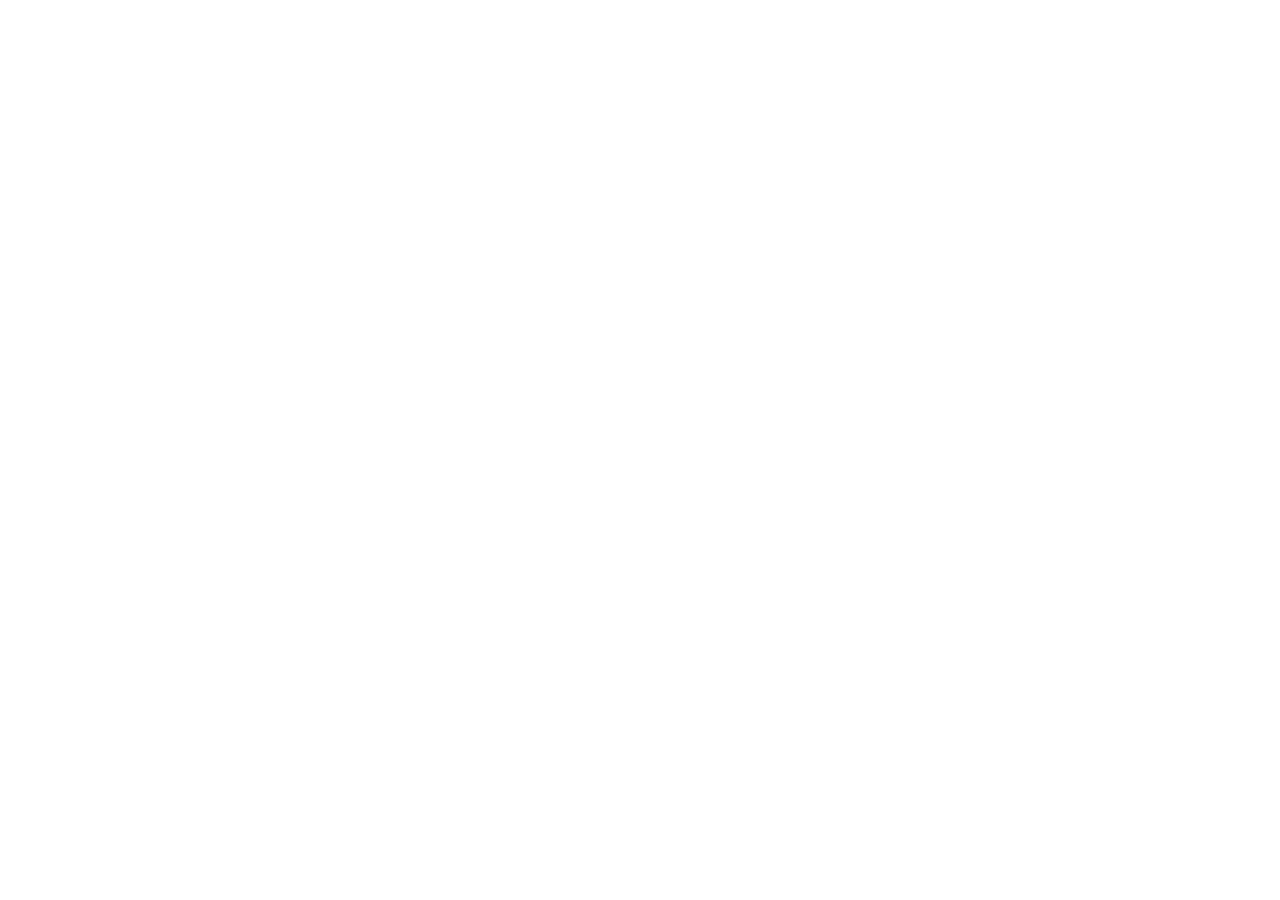
==== index.html @ bfe55d91 "Add files via upload" ====
<!DOCTYPE html>
<html lang="en">
<head>
<meta charset="UTF-8" />
<meta name="viewport" content="width=device-width, initial-scale=1.0" />
<title>Gio Garbelini · Play Bold</title>
<meta name="description" content="Gio Garbelini, Brazilian international forward for Atlético de Madrid and the Seleção Brasileira. Play Bold." />
<meta property="og:title" content="Gio Garbelini · Play Bold" />
<meta property="og:description" content="Brazilian international forward. Atlético de Madrid. Seleção Brasileira." />
<link rel="stylesheet" href="assets/styles.css" />
</head>
<body data-page="home">
  <header class="site-header" id="site-header"></header>
  <div class="mobile-menu" id="mobile-menu"></div>
  <main id="main"></main>
  <footer class="site-footer" id="site-footer"></footer>
  <script src="assets/data.js"></script>
  <script src="assets/app.js"></script>
</body>
</html>
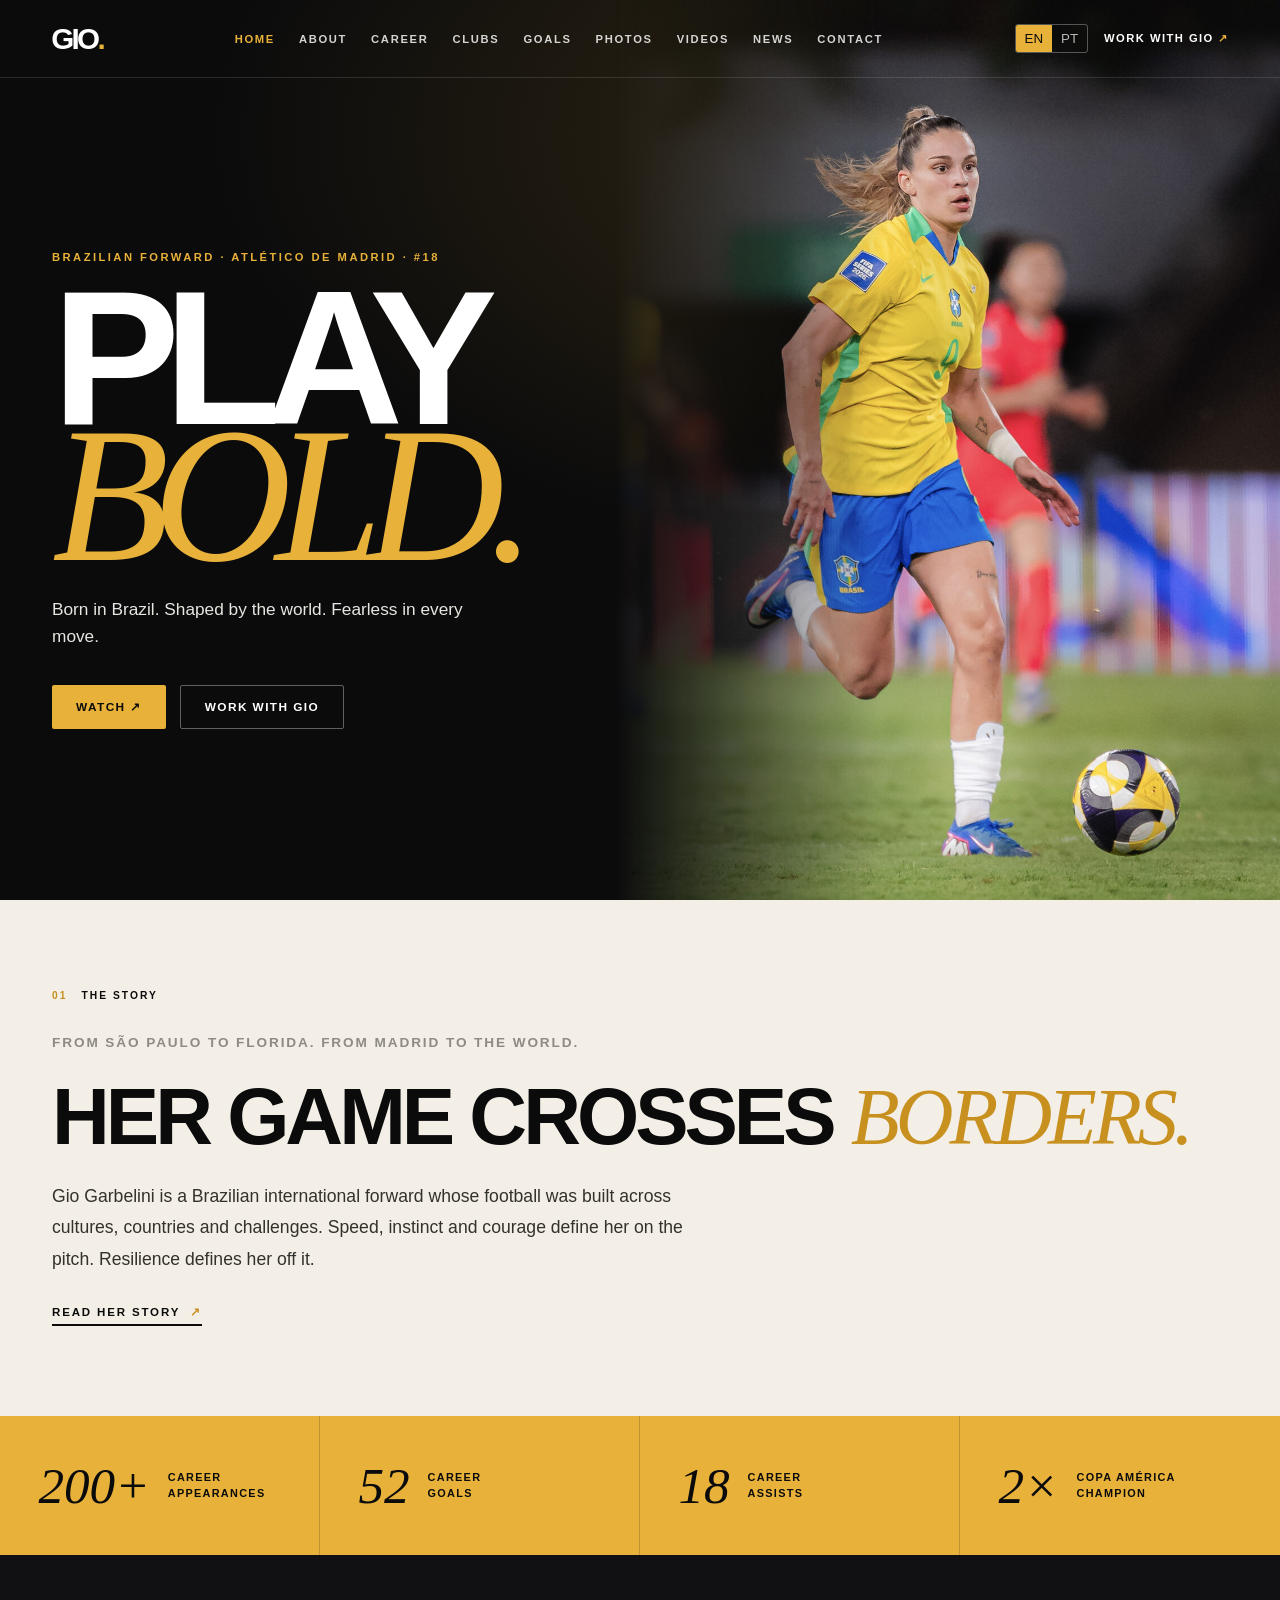
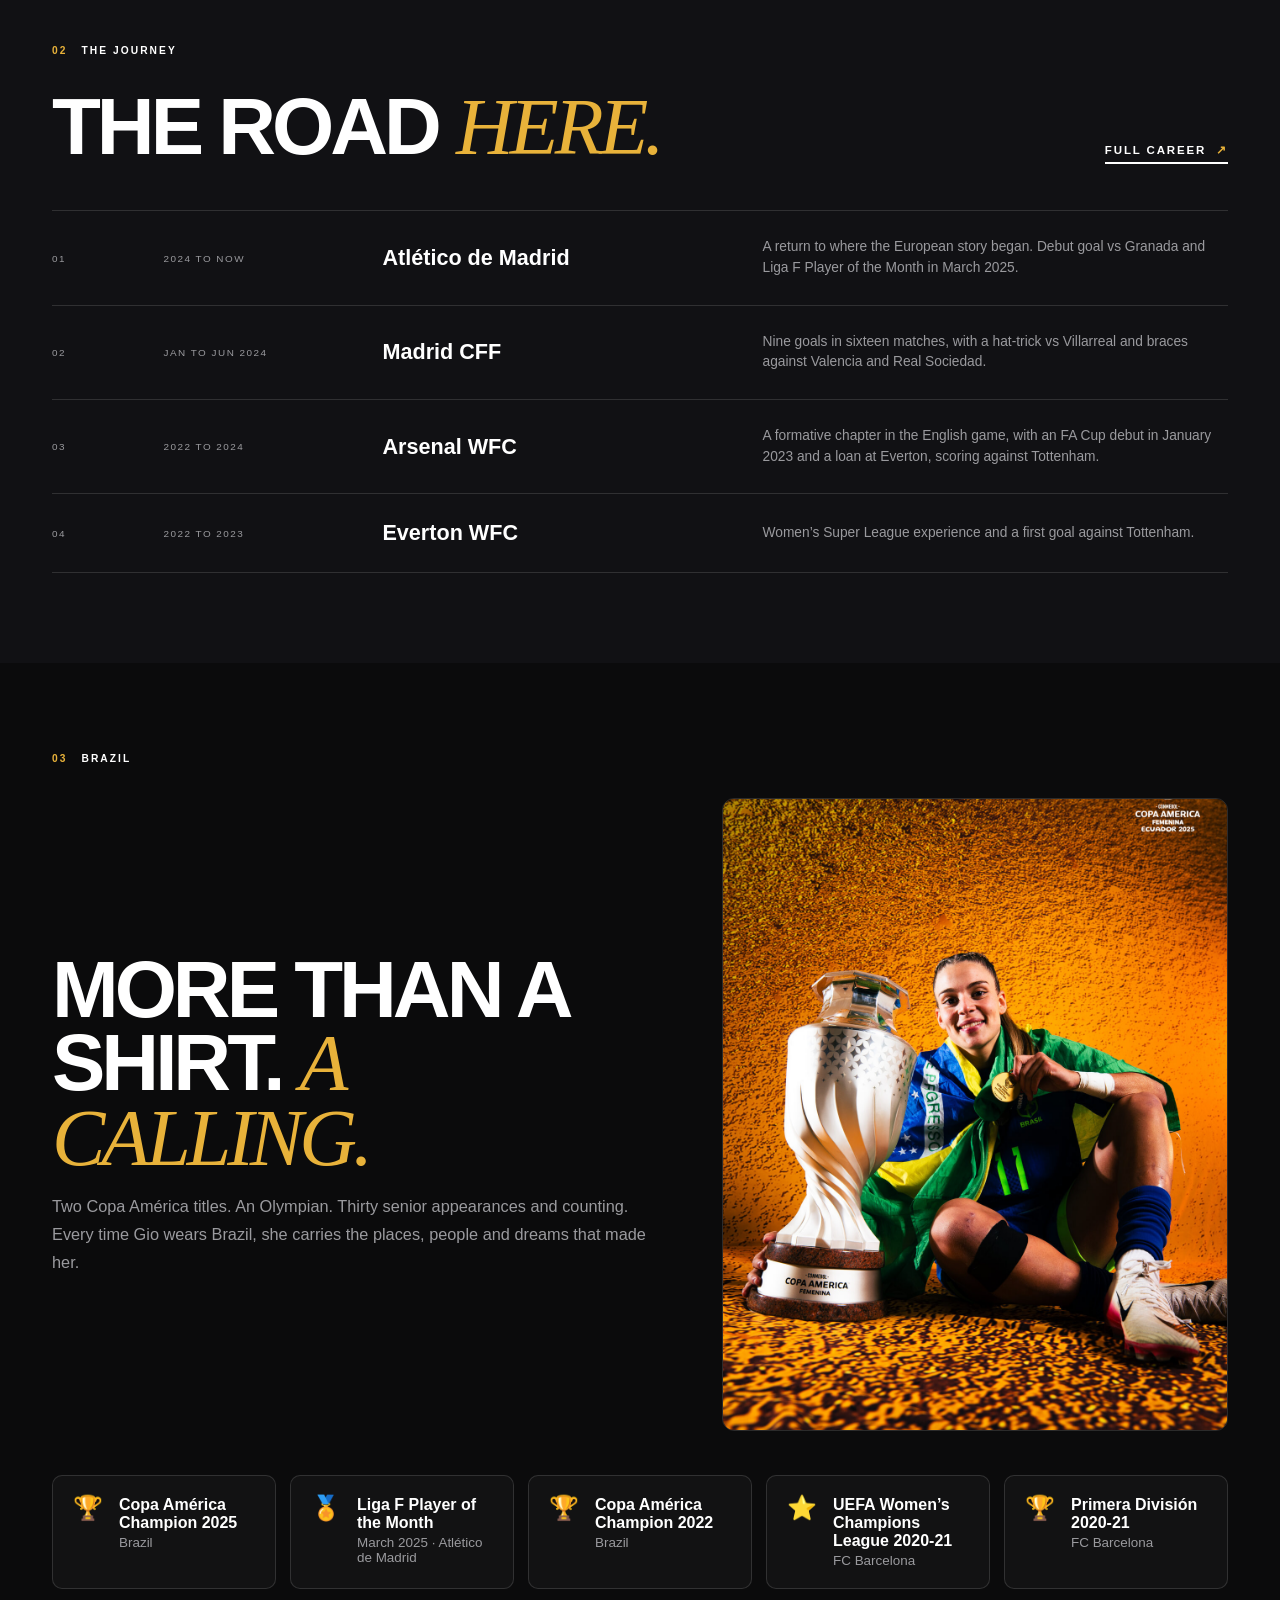
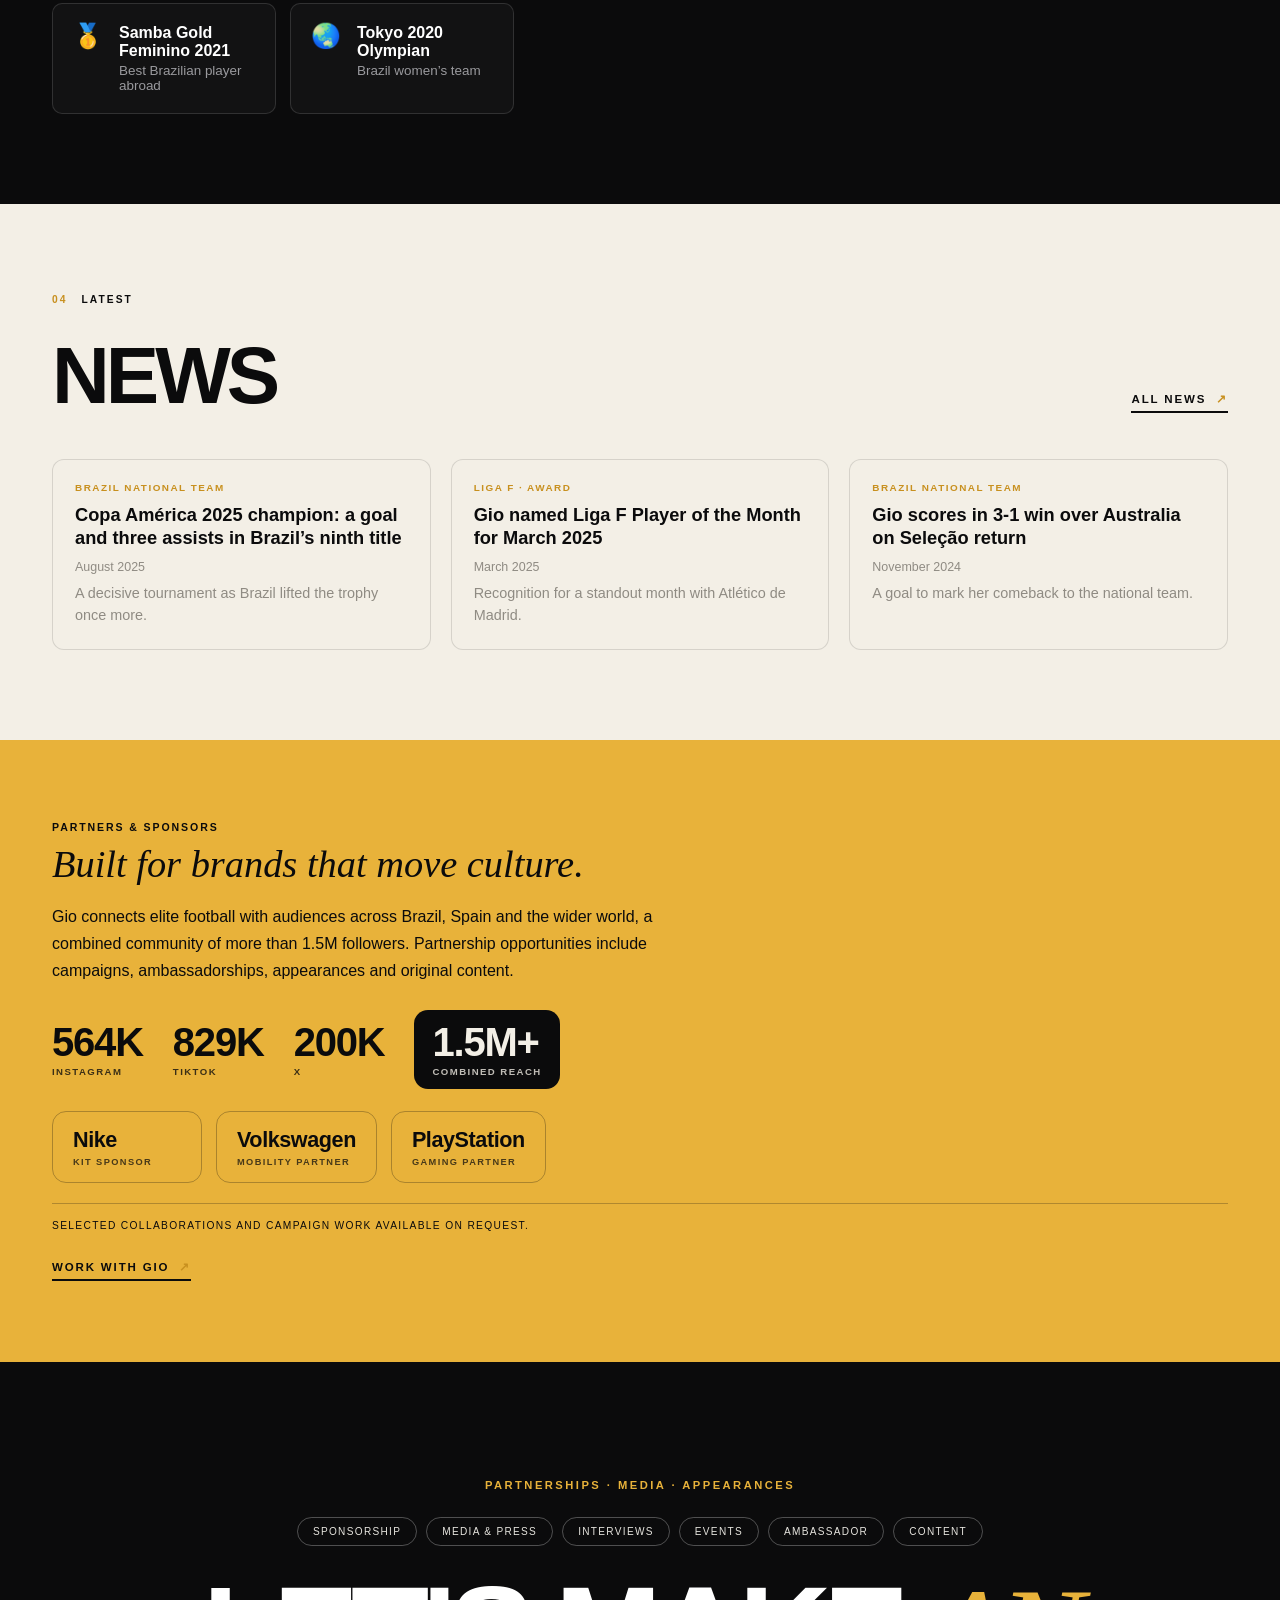
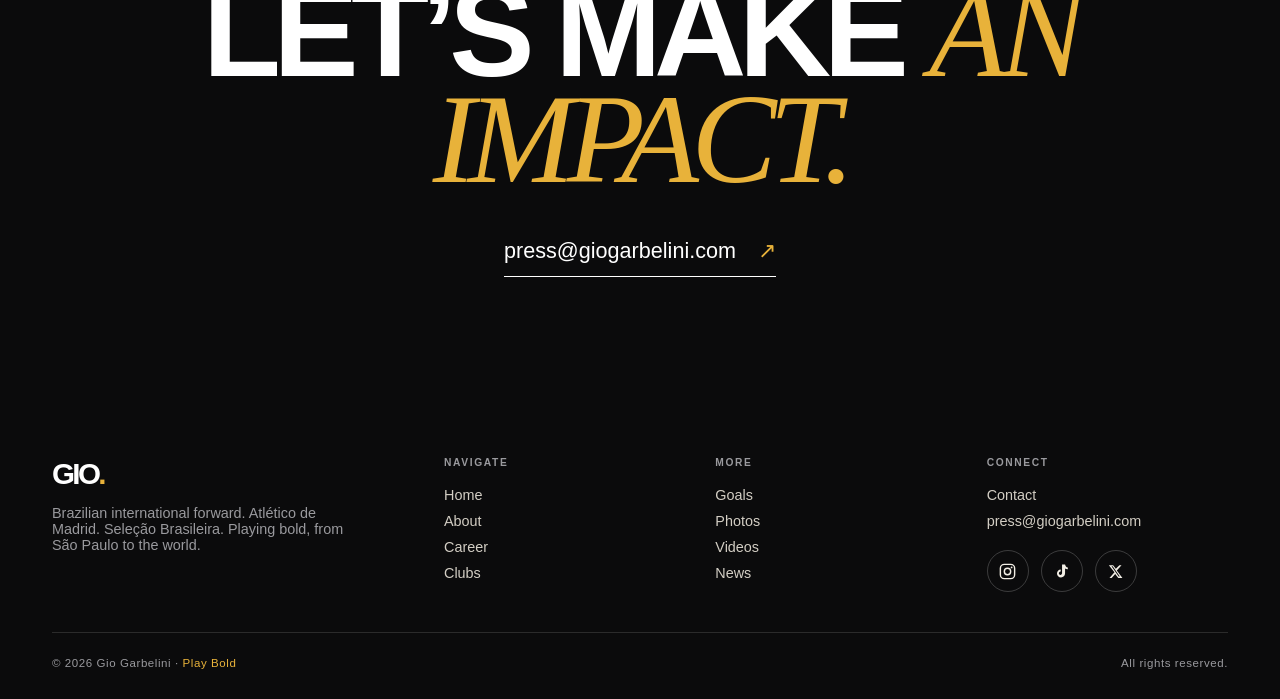
==== commit 4cec6331: "Add files via upload" ====
--- a/index.html
+++ b/index.html
@@ -1,13 +1,56 @@
 <!DOCTYPE html>
-<html lang="en">
+<html lang="pt-BR">
 <head>
 <meta charset="UTF-8" />
 <meta name="viewport" content="width=device-width, initial-scale=1.0" />
 <title>Gio Garbelini · Play Bold</title>
-<meta name="description" content="Gio Garbelini, Brazilian international forward for Atlético de Madrid and the Seleção Brasileira. Play Bold." />
+<meta name="description" content="Atacante brasileira do Atlético de Madrid e da Seleção Brasileira. Notícias, gols, fotos e vídeos oficiais. Play Bold." />
+<link rel="canonical" href="https://giogarbelini.com/" />
+<meta name="theme-color" content="#0b0b0c" />
+<link rel="icon" type="image/png" sizes="256x256" href="assets/favicon.png" />
+<link rel="icon" href="assets/favicon.ico" sizes="any" />
+<link rel="apple-touch-icon" href="assets/favicon.png" />
+<meta property="og:type" content="profile" />
+<meta property="og:site_name" content="Gio Garbelini" />
+<meta property="og:locale" content="pt_BR" />
+<meta property="og:locale:alternate" content="en_US" />
 <meta property="og:title" content="Gio Garbelini · Play Bold" />
-<meta property="og:description" content="Brazilian international forward. Atlético de Madrid. Seleção Brasileira." />
+<meta property="og:description" content="Atacante brasileira do Atlético de Madrid e da Seleção Brasileira. Notícias, gols, fotos e vídeos oficiais. Play Bold." />
+<meta property="og:url" content="https://giogarbelini.com/" />
+<meta property="og:image" content="https://giogarbelini.com/assets/og-image.jpg" />
+<meta property="og:image:width" content="1200" />
+<meta property="og:image:height" content="630" />
+<meta property="og:image:alt" content="Gio Garbelini" />
+<meta name="twitter:card" content="summary_large_image" />
+<meta name="twitter:title" content="Gio Garbelini · Play Bold" />
+<meta name="twitter:description" content="Atacante brasileira do Atlético de Madrid e da Seleção Brasileira. Notícias, gols, fotos e vídeos oficiais. Play Bold." />
+<meta name="twitter:image" content="https://giogarbelini.com/assets/og-image.jpg" />
+<meta name="twitter:site" content="@giogarbelini" />
+<meta name="twitter:creator" content="@giogarbelini" />
 <link rel="stylesheet" href="assets/styles.css" />
+<script type="application/ld+json">
+{
+  "@context": "https://schema.org",
+  "@type": "Person",
+  "name": "Gio Garbelini",
+  "alternateName": "Giovana Queiroz Costa Garbelini",
+  "url": "https://giogarbelini.com/",
+  "image": "https://giogarbelini.com/assets/og-image.jpg",
+  "jobTitle": "Professional footballer",
+  "gender": "Female",
+  "birthDate": "2003-06-21",
+  "birthPlace": { "@type": "Place", "name": "S\u00e3o Paulo, Brazil" },
+  "nationality": ["Brazilian", "Spanish", "American"],
+  "height": "167 cm",
+  "affiliation": { "@type": "SportsTeam", "name": "Atl\u00e9tico de Madrid" },
+  "memberOf": { "@type": "SportsTeam", "name": "Brazil women's national football team" },
+  "sameAs": [
+    "https://instagram.com/gio.garbelini",
+    "https://www.tiktok.com/@gio.garbelini",
+    "https://x.com/giogarbelini"
+  ]
+}
+</script>
 </head>
 <body data-page="home">
   <header class="site-header" id="site-header"></header>
--- a/assets/styles.css
+++ b/assets/styles.css
@@ -0,0 +1,299 @@
+/* ============================================================================
+   GIO GARBELINI · identidade "Champion" (preto + off-white + ouro)
+   Um so arquivo de estilo para todas as paginas.
+   ============================================================================ */
+:root{
+  --ink:#0b0b0c;
+  --ink-2:#111114;
+  --bone:#f3efe6;
+  --bone-2:#e7e1d4;
+  --gold:#e8b23a;
+  --gold-deep:#c8901f;
+  --muted:#8f8b83;
+  --muted-d:#9a9a9e;
+  --line-d:rgba(255,255,255,.13);
+  --line-l:rgba(0,0,0,.12);
+  --sans:'Helvetica Neue',Arial,sans-serif;
+  --serif:Georgia,'Times New Roman',serif;
+  --maxw:1280px;
+}
+*{margin:0;padding:0;box-sizing:border-box}
+html{scroll-behavior:smooth}
+body{background:var(--bone);color:var(--ink);font-family:var(--sans);-webkit-font-smoothing:antialiased;overflow-x:hidden}
+body.no-scroll{overflow:hidden}
+a{color:inherit;text-decoration:none}
+img{display:block;width:100%}
+.serif{font-family:var(--serif);font-weight:400;font-style:italic}
+.wrap{max-width:var(--maxw);margin:0 auto;padding:0 clamp(20px,5vw,52px)}
+
+/* ---------- Header ---------- */
+.site-header{position:fixed;top:0;left:0;width:100%;z-index:60;height:78px;display:flex;align-items:center;justify-content:space-between;padding:0 clamp(20px,4vw,52px);color:#fff;transition:background .35s,height .35s,border-color .35s;border-bottom:1px solid rgba(255,255,255,.12)}
+.site-header.solid{background:rgba(11,11,12,.92);backdrop-filter:blur(12px);height:66px}
+.wordmark{font-size:1.85rem;font-weight:900;letter-spacing:-.09em;color:#fff}
+.wordmark span{color:var(--gold)}
+.site-header nav{display:flex;gap:1.5rem;font-size:.7rem;text-transform:uppercase;letter-spacing:.15em;font-weight:600}
+.site-header nav a{opacity:.82;transition:opacity .2s;padding:4px 0;position:relative}
+.site-header nav a:hover{opacity:1}
+.site-header nav a.active{opacity:1;color:var(--gold)}
+.head-right{display:flex;align-items:center;gap:16px}
+.lang{display:flex;border:1px solid rgba(255,255,255,.3);border-radius:3px;overflow:hidden;font-size:.64rem;font-weight:700;letter-spacing:.08em}
+.lang button{background:transparent;color:#fff;border:0;cursor:pointer;padding:6px 9px;opacity:.7;transition:.2s}
+.lang button.on{background:var(--gold);color:var(--ink);opacity:1}
+.header-cta{font-size:.7rem;text-transform:uppercase;letter-spacing:.13em;font-weight:700;white-space:nowrap}
+.header-cta span{color:var(--gold)}
+.burger{display:none;flex-direction:column;gap:5px;background:none;border:0;cursor:pointer;padding:6px}
+.burger span{width:26px;height:2px;background:#fff}
+.mobile-menu{position:fixed;inset:0;z-index:59;background:var(--ink);transform:translateX(100%);transition:transform .45s cubic-bezier(.2,.7,.2,1);display:flex;flex-direction:column;justify-content:center;padding:0 8vw;gap:0}
+.mobile-menu.open{transform:translateX(0)}
+.mobile-menu a{color:#fff;font-size:2rem;font-weight:900;letter-spacing:-.05em;text-transform:uppercase;padding:12px 0;border-bottom:1px solid rgba(255,255,255,.13)}
+.mobile-menu a span{color:var(--gold)}
+
+/* ---------- Page hero (typographic) ---------- */
+.phero{background:var(--ink);color:#fff;padding:150px 0 70px;position:relative;overflow:hidden}
+.phero::before{content:"";position:absolute;top:-30%;right:-10%;width:60%;height:160%;background:radial-gradient(circle,rgba(232,178,58,.16),transparent 62%);pointer-events:none}
+.phero .eyebrow{color:var(--gold)}
+.phero h1{font-size:clamp(3rem,9vw,7rem);font-weight:900;letter-spacing:-.06em;line-height:.86;text-transform:uppercase;margin:18px 0 0;position:relative}
+.phero h1 .serif{color:var(--gold)}
+.phero p.sub{color:var(--muted-d);max-width:560px;margin-top:22px;font-size:1.05rem;line-height:1.6}
+.eyebrow{text-transform:uppercase;font-size:.7rem;letter-spacing:.22em;font-weight:700}
+
+/* ---------- Home hero ---------- */
+.hero{min-height:100svh;background:var(--ink);color:#fff;position:relative;overflow:hidden;display:flex;align-items:center}
+.hero::before{content:"";position:absolute;inset:0;background:radial-gradient(120% 90% at 82% 15%,rgba(232,178,58,.2),transparent 55%)}
+.hero .hero-ph{position:absolute;right:0;top:0;bottom:0;width:52%;background-size:cover;background-position:center;-webkit-mask-image:linear-gradient(90deg,transparent,#000 40%);mask-image:linear-gradient(90deg,transparent,#000 40%)}
+.hero-inner{position:relative;z-index:2;padding-top:80px;width:100%}
+.hero .eyebrow{color:var(--gold)}
+.hero h1{font-size:clamp(5rem,15vw,13rem);font-weight:900;letter-spacing:-.085em;line-height:.72;margin:26px 0 30px;text-transform:uppercase}
+.hero h1 .serif{display:block;color:var(--gold)}
+.hero .intro{max-width:440px;font-size:1.08rem;line-height:1.6;color:#e8e6e0}
+.hero .cta-row{display:flex;flex-wrap:wrap;gap:14px;margin-top:34px}
+
+/* ---------- Buttons / links ---------- */
+.btn{display:inline-flex;align-items:center;gap:9px;font-size:.74rem;font-weight:700;letter-spacing:.12em;text-transform:uppercase;padding:14px 24px;border-radius:2px;cursor:pointer;border:0;transition:.25s}
+.btn-gold{background:var(--gold);color:var(--ink)}
+.btn-gold:hover{background:#f4c356;transform:translateY(-2px)}
+.btn-ghost{border:1px solid rgba(255,255,255,.35);color:#fff}
+.btn-ghost:hover{border-color:var(--gold);color:var(--gold)}
+.text-link{display:inline-flex;align-items:center;gap:10px;text-transform:uppercase;font-size:.72rem;letter-spacing:.16em;font-weight:700;border-bottom:2px solid currentColor;padding-bottom:5px;transition:gap .25s}
+.text-link:hover{gap:18px}
+.text-link .ar{color:var(--gold-deep)}
+.text-link.light{color:#fff}
+.text-link.light .ar{color:var(--gold)}
+
+/* ---------- Section shells ---------- */
+.section{padding:clamp(70px,10vh,120px) 0}
+.section.dark{background:var(--ink-2);color:#fff}
+.section.ink{background:var(--ink);color:#fff}
+.section-label{font-size:.64rem;letter-spacing:.2em;text-transform:uppercase;font-weight:700;margin-bottom:34px}
+.section-label span{color:var(--gold-deep);margin-right:14px}
+.dark .section-label span,.ink .section-label span{color:var(--gold)}
+.sec-h{font-size:clamp(2.4rem,6.5vw,5rem);font-weight:900;letter-spacing:-.05em;line-height:.92;text-transform:uppercase}
+.sec-h .serif{color:var(--gold-deep)}
+.dark .sec-h .serif,.ink .sec-h .serif{color:var(--gold)}
+.sec-intro{color:var(--muted);max-width:600px;margin-top:18px;font-size:1.02rem;line-height:1.7}
+.dark .sec-intro,.ink .sec-intro{color:var(--muted-d)}
+.sec-top{display:flex;justify-content:space-between;align-items:flex-end;gap:28px;margin-bottom:46px;flex-wrap:wrap}
+
+/* ---------- Numbers ---------- */
+.numbers{background:var(--gold);color:var(--ink);display:grid;grid-template-columns:repeat(4,1fr)}
+.numbers div{display:flex;align-items:center;gap:18px;padding:44px clamp(18px,3vw,44px);border-right:1px solid rgba(11,11,12,.18)}
+.numbers div:last-child{border-right:0}
+.numbers strong{font-family:var(--serif);font-style:italic;font-size:clamp(2.2rem,4.5vw,3.2rem);font-weight:400;line-height:1}
+.numbers span{font-size:.68rem;line-height:1.5;text-transform:uppercase;letter-spacing:.12em;font-weight:600}
+
+/* ---------- Timeline ---------- */
+.timeline{border-top:1px solid var(--line-l)}
+.dark .timeline,.ink .timeline{border-color:var(--line-d)}
+.timeline article{display:grid;grid-template-columns:.5fr 1.1fr 2fr 2.6fr;gap:22px;align-items:center;padding:26px 0;border-bottom:1px solid var(--line-l);transition:padding .25s,background .25s}
+.dark .timeline article,.ink .timeline article{border-color:var(--line-d)}
+.timeline article:hover{padding-left:16px}
+.dark .timeline article:hover,.ink .timeline article:hover{background:rgba(255,255,255,.04)}
+.timeline .no,.timeline .yr{font-size:.62rem;letter-spacing:.15em;text-transform:uppercase;color:var(--muted)}
+.dark .timeline .no,.dark .timeline .yr,.ink .timeline .yr,.ink .timeline .no{color:var(--muted-d)}
+.timeline h3{font-size:1.35rem;font-weight:800}
+.timeline p{font-size:.86rem;color:var(--muted);line-height:1.5}
+.dark .timeline p,.ink .timeline p{color:var(--muted-d)}
+
+/* ---------- Honours ---------- */
+.honours{display:grid;grid-template-columns:repeat(auto-fit,minmax(220px,1fr));gap:14px}
+.honour{display:flex;gap:16px;align-items:flex-start;border:1px solid var(--line-d);border-radius:10px;padding:20px;background:rgba(255,255,255,.03);transition:.25s}
+.honour:hover{border-color:rgba(232,178,58,.55);transform:translateY(-3px)}
+.honour .em{font-size:1.5rem;line-height:1}
+.honour .t{font-weight:700;font-size:1rem}
+.honour .s{color:var(--muted-d);font-size:.84rem;margin-top:3px}
+
+/* ---------- Cards / grids ---------- */
+.grid-3{display:grid;grid-template-columns:repeat(3,1fr);gap:20px}
+.grid-2{display:grid;grid-template-columns:repeat(2,1fr);gap:20px}
+.card{background:var(--bone);border:1px solid var(--line-l);border-radius:12px;overflow:hidden;transition:.28s}
+.dark .card,.ink .card{background:var(--ink-2);border-color:var(--line-d)}
+.card:hover{transform:translateY(-4px);border-color:rgba(232,178,58,.5)}
+.card .body{padding:22px}
+.card .tag{font-size:.62rem;letter-spacing:.15em;text-transform:uppercase;color:var(--gold-deep);font-weight:700}
+.dark .card .tag,.ink .card .tag{color:var(--gold)}
+.card h3{font-size:1.14rem;font-weight:700;margin:10px 0;line-height:1.3}
+.card .date{font-size:.78rem;color:var(--muted)}
+.dark .card .date,.ink .card .date{color:var(--muted-d)}
+.card p.excerpt{font-size:.9rem;color:var(--muted);margin-top:8px;line-height:1.55}
+.dark .card p.excerpt,.ink .card p.excerpt{color:var(--muted-d)}
+
+/* ---------- Placeholder de imagem ---------- */
+.ph{position:relative;overflow:hidden;height:100%;background:repeating-linear-gradient(45deg,var(--bone-2) 0 16px,#ded7c8 16px 32px)}
+.ph.dark-ph{background:repeating-linear-gradient(45deg,#17171b 0 16px,#1d1d22 16px 32px)}
+.ph .ph-l{position:absolute;inset:0;display:flex;flex-direction:column;gap:5px;align-items:center;justify-content:center;text-align:center;padding:14px}
+.ph .ph-l .ic{font-size:1.3rem;opacity:.45}
+.ph .ph-l b{font-size:.68rem;letter-spacing:.12em;text-transform:uppercase;font-weight:700;color:#6a655b}
+.ph.dark-ph .ph-l b{color:#c9c4ba}
+.ph .ph-l small{font-size:.6rem;color:var(--muted)}
+.ph .corner{position:absolute;top:12px;left:12px;width:22px;height:22px;border-top:2px solid var(--gold);border-left:2px solid var(--gold)}
+.ph .corner.br{top:auto;left:auto;bottom:12px;right:12px;border:0;border-bottom:2px solid var(--gold);border-right:2px solid var(--gold)}
+
+/* ---------- Photo gallery ---------- */
+.filters{display:flex;flex-wrap:wrap;gap:9px;margin-bottom:32px}
+.filters button{font-size:.66rem;letter-spacing:.12em;text-transform:uppercase;font-weight:700;border:1px solid var(--line-l);background:transparent;color:inherit;border-radius:999px;padding:9px 16px;cursor:pointer;transition:.2s}
+.dark .filters button,.ink .filters button{border-color:var(--line-d)}
+.filters button.on{background:var(--gold);color:var(--ink);border-color:var(--gold)}
+.gallery-grid{display:grid;grid-template-columns:repeat(3,1fr);grid-auto-rows:300px;gap:12px}
+.gallery-grid .tile{border-radius:10px}
+.gallery-grid .tile.wide{grid-column:span 2}
+.gallery-grid .tile.tall{grid-row:span 2}
+.gallery-grid .tile .cap{position:absolute;left:0;bottom:0;padding:12px 14px;font-size:.6rem;letter-spacing:.14em;text-transform:uppercase;font-weight:700;color:#fff;background:linear-gradient(transparent,rgba(0,0,0,.55));width:100%;z-index:3}
+
+/* ---------- Videos ---------- */
+.videos-grid{display:grid;grid-template-columns:repeat(3,1fr);gap:18px}
+.video-card{cursor:pointer}
+.v-frame{aspect-ratio:16/9;position:relative;overflow:hidden;background:#000;border:1px solid var(--line-d);border-radius:8px}
+.v-frame img,.v-frame iframe{width:100%;height:100%;object-fit:cover;border:0}
+.v-frame .play{position:absolute;left:50%;top:50%;transform:translate(-50%,-50%);width:58px;height:58px;border-radius:50%;background:var(--gold);display:grid;place-items:center;transition:.25s;z-index:2}
+.video-card:hover .v-frame .play{transform:translate(-50%,-50%) scale(1.09)}
+.v-frame .play::after{content:"";border-left:16px solid var(--ink);border-top:10px solid transparent;border-bottom:10px solid transparent;margin-left:4px}
+.v-meta{margin-top:12px}
+.v-meta .tag{font-size:.62rem;letter-spacing:.15em;text-transform:uppercase;color:var(--gold);font-weight:700}
+.v-meta .ttl{font-size:1rem;font-weight:700;margin-top:5px}
+
+/* ---------- Clubs ---------- */
+.clubs-grid{display:grid;grid-template-columns:repeat(3,1fr);gap:20px}
+.club-card{border:1px solid var(--line-l);border-radius:12px;overflow:hidden;background:var(--bone);transition:.28s}
+.club-card:hover{transform:translateY(-4px);border-color:rgba(232,178,58,.5)}
+.club-card .thumb{aspect-ratio:4/3}
+.club-card .body{padding:20px}
+.club-card .yr{font-size:.62rem;letter-spacing:.15em;text-transform:uppercase;color:var(--gold-deep);font-weight:700}
+.club-card h3{font-size:1.3rem;font-weight:800;margin:8px 0 4px}
+.club-card .place{font-size:.78rem;color:var(--muted);text-transform:uppercase;letter-spacing:.1em}
+.club-card p{font-size:.88rem;color:var(--muted);margin-top:10px;line-height:1.55}
+
+/* ---------- Facts (about) ---------- */
+.facts{display:grid;grid-template-columns:repeat(3,1fr);gap:1px;background:var(--line-l);border:1px solid var(--line-l);border-radius:12px;overflow:hidden}
+.facts .f{background:var(--bone);padding:22px}
+.facts .f .k{font-size:.62rem;letter-spacing:.16em;text-transform:uppercase;color:var(--muted);font-weight:600}
+.facts .f .v{font-weight:700;font-size:1.06rem;margin-top:7px}
+.prose{max-width:720px}
+.prose p{font-size:1.08rem;line-height:1.8;margin-bottom:20px}
+.prose p.lead{font-size:1.4rem;line-height:1.5;font-weight:500}
+.prose p.lead .serif{color:var(--gold-deep)}
+.about-split{display:grid;grid-template-columns:1.25fr .75fr;gap:clamp(28px,4vw,56px);align-items:start}
+.about-portrait img{width:100%;aspect-ratio:4/5;object-fit:cover;border-radius:12px;border:1px solid var(--line-l)}
+.brazil-split{display:grid;grid-template-columns:1.1fr .9fr;gap:clamp(28px,4vw,56px);align-items:center}
+.brazil-photo img{width:100%;aspect-ratio:4/5;object-fit:cover;border-radius:12px;border:1px solid var(--line-d)}
+.club-card .thumb img{width:100%;height:100%;object-fit:cover}
+
+/* ---------- Partners ---------- */
+.partners-band{background:var(--gold);color:var(--ink);padding:clamp(60px,9vh,100px) 0}
+.partners-band .inner{display:grid;grid-template-columns:1fr 2fr;gap:5vw;align-items:center}
+.partners-band .nike{font-size:clamp(3.5rem,9vw,8rem);font-weight:900;letter-spacing:-.06em;line-height:1}
+.partners-band .plabel{font-size:.66rem;letter-spacing:.18em;text-transform:uppercase;margin-bottom:10px;font-weight:700}
+.partners-band h3{font-family:var(--serif);font-style:italic;font-size:clamp(1.6rem,3vw,2.4rem);font-weight:400;line-height:1.1;margin-bottom:18px}
+.partners-band p{line-height:1.7;max-width:560px}
+.partners-band .note{margin-top:20px;font-size:.64rem;letter-spacing:.13em;text-transform:uppercase;border-top:1px solid rgba(11,11,12,.25);padding-top:16px}
+
+/* ---------- Contact ---------- */
+.contact-cta{background:var(--ink);color:#fff;text-align:center;padding:clamp(80px,13vh,140px) 0}
+.contact-cta .chips{display:flex;flex-wrap:wrap;justify-content:center;gap:9px;margin:26px 0 0}
+.contact-cta .chip{font-size:.63rem;letter-spacing:.13em;text-transform:uppercase;border:1px solid rgba(255,255,255,.28);border-radius:999px;padding:8px 15px;color:#e6e4de}
+.contact-cta h2{font-size:clamp(3rem,10vw,8rem);font-weight:900;letter-spacing:-.06em;line-height:.82;margin:34px 0 46px;text-transform:uppercase}
+.contact-cta h2 .serif{color:var(--gold)}
+.contact-cta a.mail{display:inline-flex;gap:22px;align-items:center;border-bottom:1px solid #fff;padding-bottom:12px;font-size:clamp(1rem,2.2vw,1.35rem)}
+.contact-cta a.mail span{color:var(--gold)}
+.contact-lines{display:grid;grid-template-columns:repeat(auto-fit,minmax(220px,1fr));gap:14px;margin-top:14px}
+.contact-lines .cl{border-top:1px solid var(--line-l);padding:18px 0}
+.contact-lines .cl .k{font-size:.62rem;letter-spacing:.15em;text-transform:uppercase;color:var(--muted);font-weight:600}
+.contact-lines .cl a,.contact-lines .cl .v{font-weight:700;font-size:1.05rem;margin-top:6px;display:inline-block}
+.contact-lines .cl a:hover{color:var(--gold-deep)}
+
+/* ---------- Footer ---------- */
+footer.site-footer{background:var(--ink);color:#fff;padding:clamp(50px,7vh,80px) 0 30px}
+.foot-top{display:grid;grid-template-columns:1.5fr 1fr 1fr 1fr;gap:30px;padding-bottom:40px;border-bottom:1px solid var(--line-d)}
+.foot-brand p{color:var(--muted-d);max-width:300px;font-size:.9rem;margin-top:14px}
+.foot-col h4{font-size:.64rem;letter-spacing:.16em;text-transform:uppercase;color:var(--muted-d);margin-bottom:14px}
+.foot-col a{display:block;color:#d3cec4;font-size:.9rem;padding:5px 0;transition:.2s}
+.foot-col a:hover{color:var(--gold)}
+.foot-bottom{display:flex;justify-content:space-between;flex-wrap:wrap;gap:10px;padding-top:24px;color:var(--muted-d);font-size:.72rem;letter-spacing:.05em}
+.foot-bottom b{color:var(--gold);font-weight:400}
+
+/* ---------- Reveal ---------- */
+.reveal{opacity:0;transform:translateY(24px);transition:opacity .8s cubic-bezier(.2,.7,.2,1),transform .8s cubic-bezier(.2,.7,.2,1)}
+.reveal.in{opacity:1;transform:none}
+
+/* ---------- Responsive ---------- */
+@media(max-width:900px){
+  .site-header nav{display:none}
+  .header-cta{display:none}
+  .burger{display:flex}
+  .hero .hero-ph{width:100%;opacity:.32}
+  .numbers{grid-template-columns:1fr 1fr}
+  .numbers div:nth-child(2){border-right:0}
+  .grid-3,.videos-grid,.clubs-grid{grid-template-columns:1fr 1fr}
+  .facts{grid-template-columns:1fr 1fr}
+  .timeline article{grid-template-columns:.5fr 1.1fr 2fr;}
+  .timeline p{display:none}
+  .gallery-grid{grid-template-columns:1fr 1fr;grid-auto-rows:210px}
+  .gallery-grid .tile.tall{grid-row:auto}
+  .partners-band .inner,.foot-top{grid-template-columns:1fr;gap:26px}
+  .about-split,.brazil-split{grid-template-columns:1fr;gap:30px}
+}
+@media(max-width:560px){
+  .grid-3,.grid-2,.videos-grid,.clubs-grid,.facts,.gallery-grid{grid-template-columns:1fr}
+  .gallery-grid .tile.wide{grid-column:auto}
+  .numbers{grid-template-columns:1fr 1fr}
+}
+
+/* ---- Redes sociais (rodape e pagina de contato) ---- */
+.socials{display:flex;gap:12px;align-items:center;flex-wrap:wrap}
+.socials a{width:42px;height:42px;display:inline-flex;align-items:center;justify-content:center;border:1px solid var(--line-l);border-radius:999px;color:inherit;transition:background .2s,color .2s,border-color .2s,transform .2s}
+.socials a:hover{background:var(--gold);border-color:var(--gold);color:var(--ink);transform:translateY(-2px)}
+.foot-socials{margin-top:16px}
+.site-footer .foot-socials a{border-color:rgba(255,255,255,.20);color:var(--bone)}
+.site-footer .foot-socials a:hover{background:var(--gold);border-color:var(--gold);color:var(--ink)}
+.big-socials a{width:50px;height:50px}
+
+/* ---- Parceiros / seguidores (faixa dourada) ---- */
+.partners-band .pmax{max-width:620px;line-height:1.7;margin-bottom:6px}
+.followers{display:flex;flex-wrap:wrap;align-items:center;gap:16px 30px;margin:26px 0 6px}
+.followers .ff b{display:block;font-size:clamp(1.7rem,4vw,2.5rem);font-weight:900;letter-spacing:-.03em;line-height:1}
+.followers .ff span{display:block;font-size:.6rem;letter-spacing:.15em;text-transform:uppercase;font-weight:700;opacity:.78;margin-top:4px}
+.followers .ff.gold{background:var(--ink);color:var(--bone);padding:12px 18px;border-radius:14px}
+.partners-row{display:flex;flex-wrap:wrap;gap:14px;margin-top:22px}
+.partner{border:1px solid rgba(11,11,12,.28);border-radius:14px;padding:15px 20px;min-width:150px}
+.partner .pn{font-weight:900;font-size:1.35rem;letter-spacing:-.02em}
+.partner .pr{font-size:.58rem;letter-spacing:.15em;text-transform:uppercase;margin-top:4px;font-weight:700;opacity:.72}
+
+/* ---- Pagina de contato: layout + formulario ---- */
+.contact-wrap{display:grid;grid-template-columns:1fr 1fr;gap:5vw;align-items:start}
+.contact-left .chips{display:flex;flex-wrap:wrap;gap:9px;margin-bottom:22px}
+.contact-left .chip{font-size:.63rem;letter-spacing:.13em;text-transform:uppercase;border:1px solid var(--line-l);border-radius:999px;padding:8px 15px;color:#4a473f}
+.contact-mail{display:inline-block;font-weight:900;letter-spacing:-.03em;font-size:clamp(1.25rem,3.6vw,2rem);border-bottom:2px solid var(--ink);padding-bottom:8px;word-break:break-word;margin-bottom:6px}
+.cform{display:flex;flex-direction:column;gap:14px;background:#fbfaf7;border:1px solid var(--line-l);border-radius:18px;padding:clamp(20px,3vw,28px)}
+.cform .fl{display:flex;flex-direction:column;gap:6px}
+.cform .fl span{font-size:.62rem;letter-spacing:.14em;text-transform:uppercase;color:var(--muted);font-weight:600}
+.cform input,.cform select,.cform textarea{border:1px solid var(--line-l);border-radius:10px;padding:12px 14px;font:inherit;font-size:.95rem;background:#fff;color:var(--ink)}
+.cform input:focus,.cform select:focus,.cform textarea:focus{outline:none;border-color:var(--gold);box-shadow:0 0 0 2px rgba(232,178,58,.35)}
+.cform textarea{resize:vertical;min-height:96px}
+.cform .btn{margin-top:2px;align-self:flex-start;cursor:pointer;border:none}
+.cform .hp{position:absolute;left:-9999px;width:1px;height:1px;overflow:hidden}
+.fmsg{font-size:.92rem;line-height:1.5}
+.fmsg.ok{color:#1c7a3f;font-weight:600}
+.fmsg.err{color:#b3402e;font-weight:600}
+
+@media(max-width:820px){
+  .contact-wrap{grid-template-columns:1fr;gap:36px}
+}
